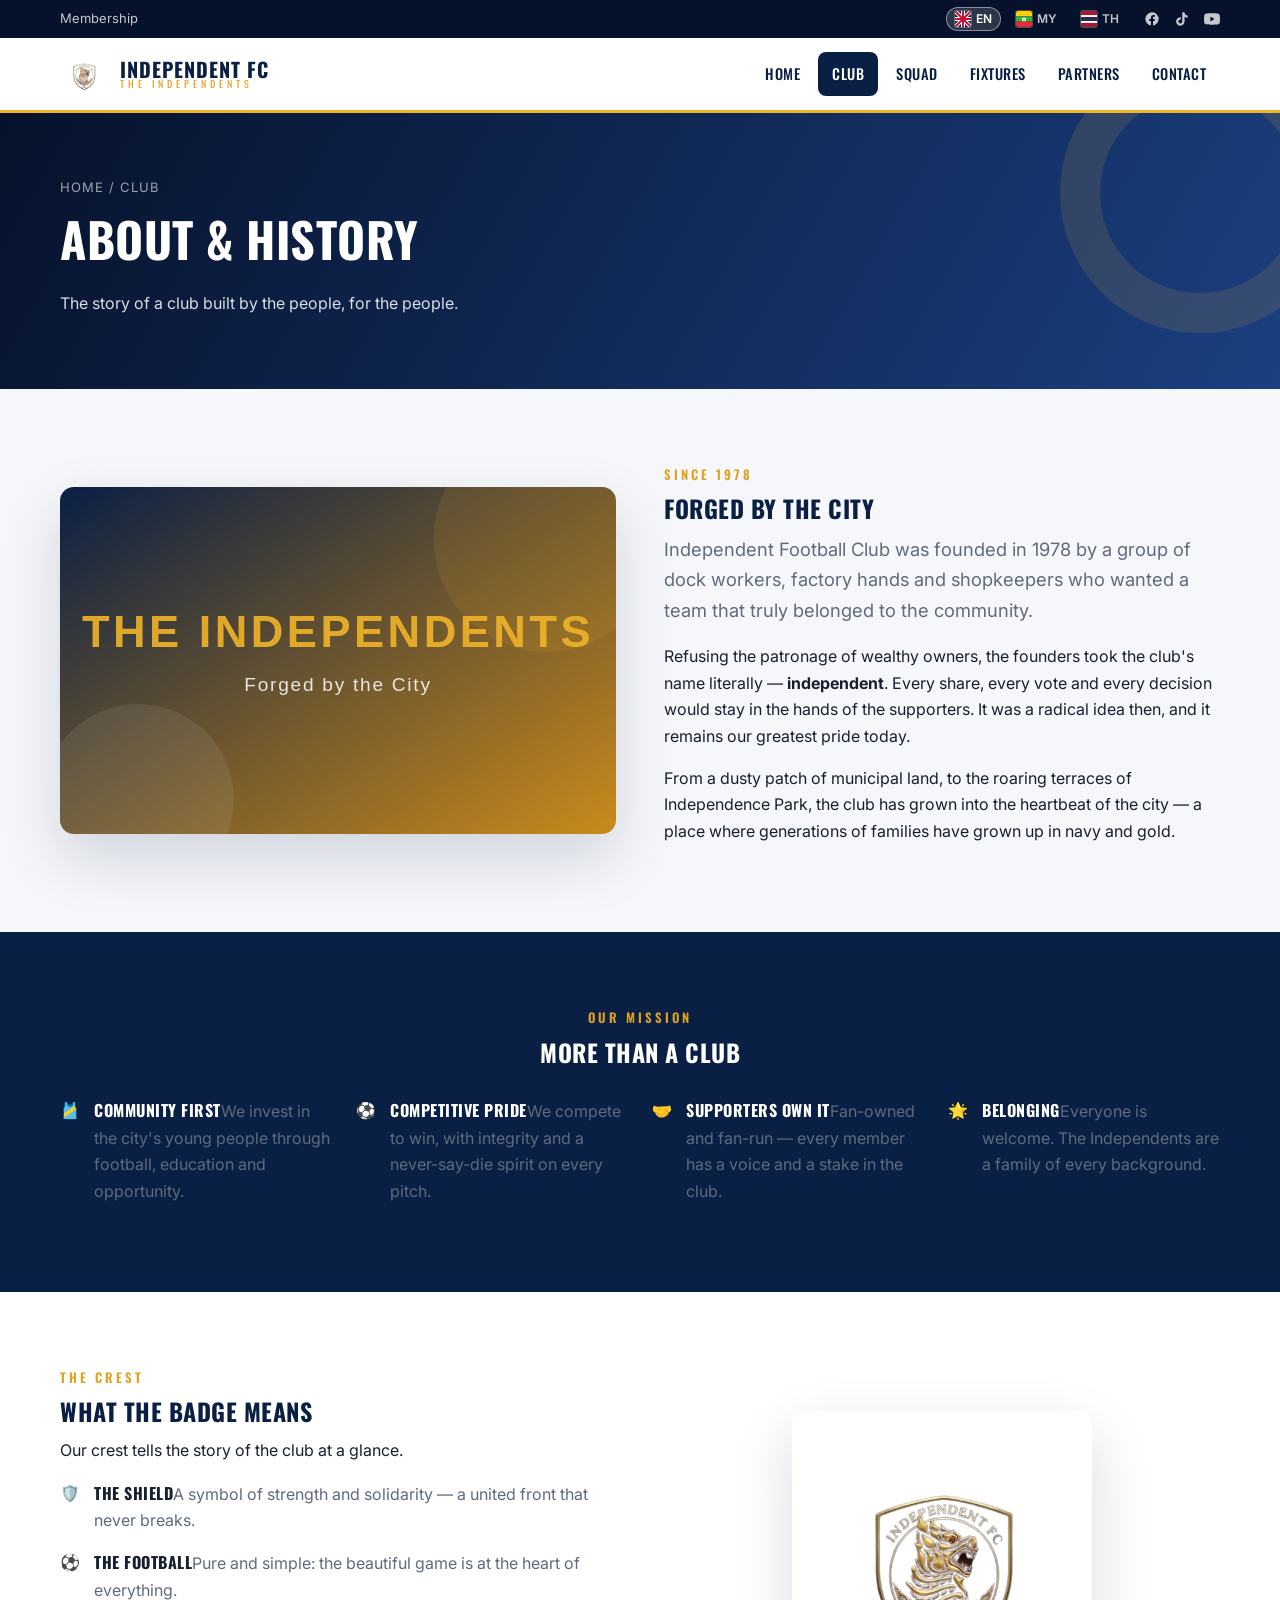
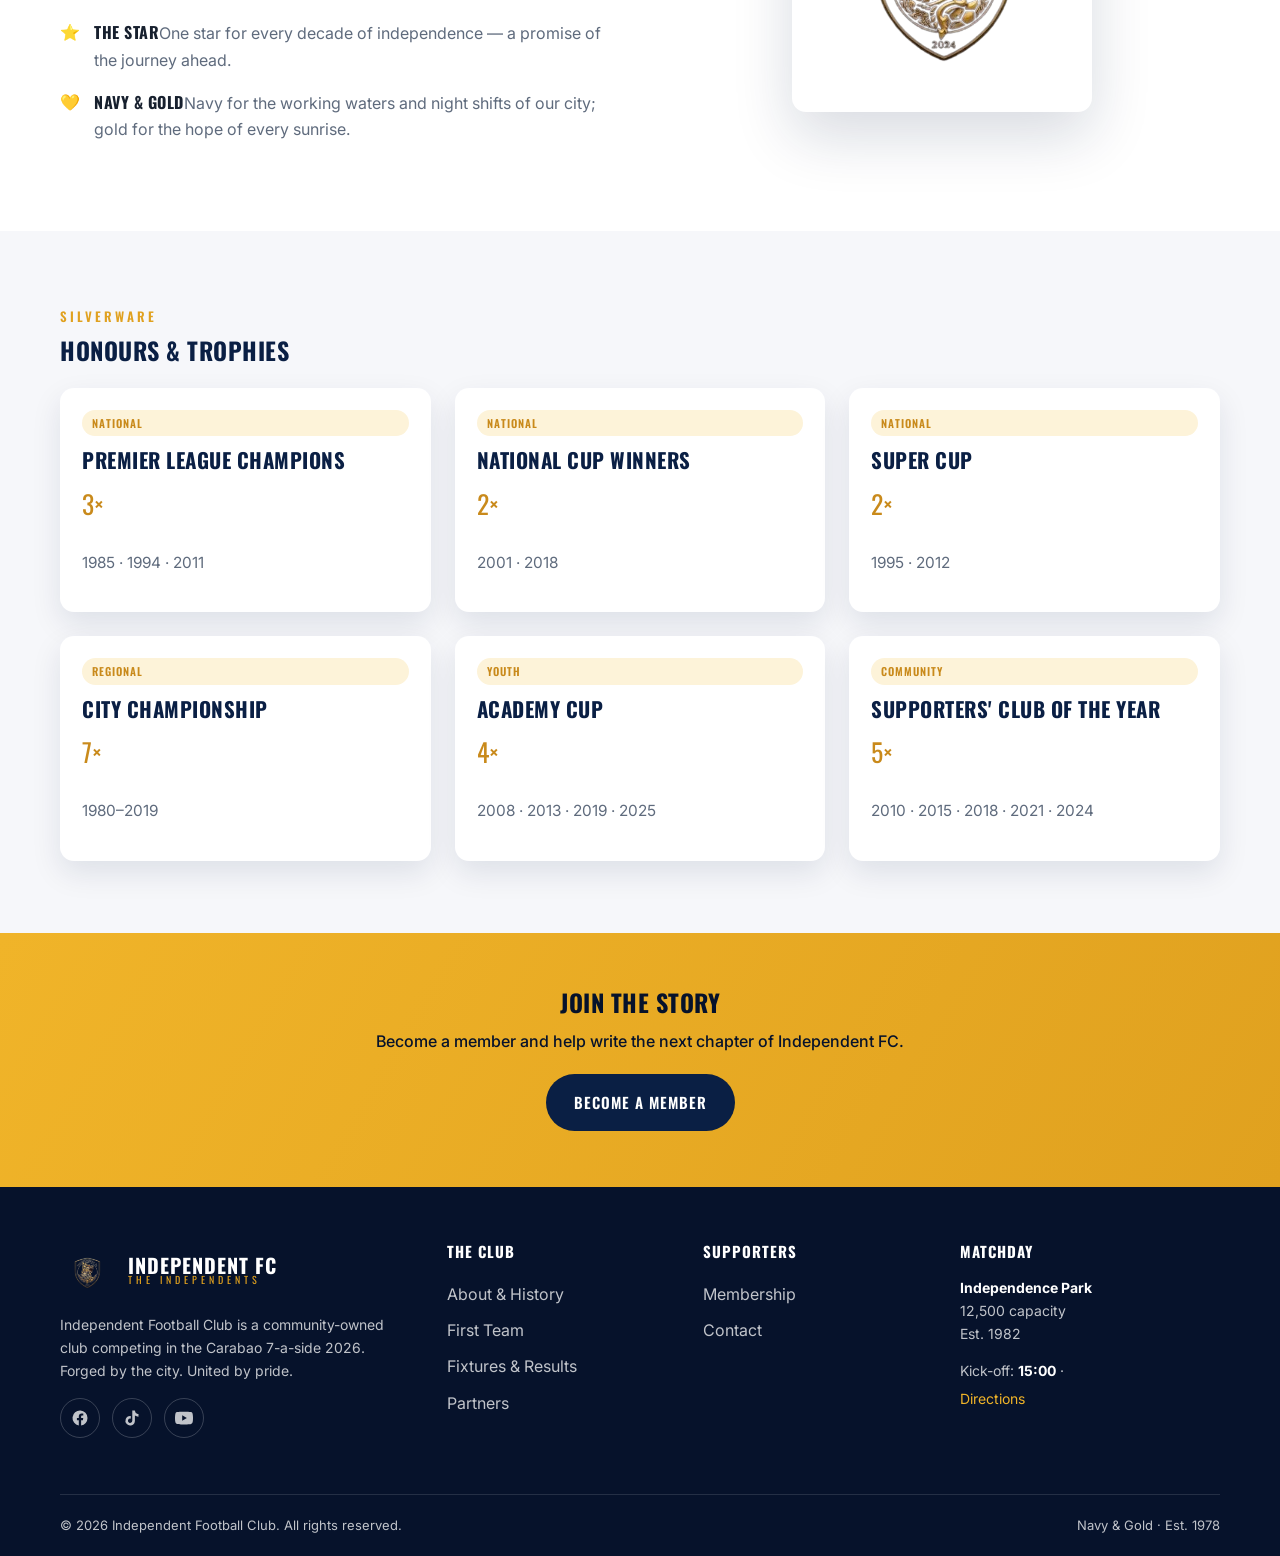
==== about.html @ 66b0af92 "Independent FC static site: 7 pages, Carabao 7-a-side 2026, EN/MY/TH language switcher, squad, fixtu" ====
<!DOCTYPE html>
<html lang="en">
<head>
  <meta charset="UTF-8">
  <meta name="viewport" content="width=device-width, initial-scale=1.0">
  <title>About &amp; History — Independent Football Club</title>
  <meta name="description" content="The story of Independent Football Club — founded 1978, community-owned, and proud of its navy and gold heritage. Learn about our mission, badge and honours.">
  <link rel="icon" href="assets/img/crest.png">
  <link href="https://fonts.googleapis.com/css2?family=Oswald:wght@400;500;600;700&family=Inter:wght@400;500;600;700&display=swap" rel="stylesheet">
  <link rel="stylesheet" href="css/style.css">
</head>
<body>

  <div class="topbar">
    <div class="container">
      <div class="topbar__links"><a href="membership.html" data-i18n="topbar_membership">Membership</a></div>
      <div class="topbar__lang" id="langSwitch"></div>
      <div class="topbar__socials" data-socials></div>
    </div>
  </div>

  <header class="site-header">
    <div class="container">
      <a class="brand" href="index.html">
        <img class="brand__crest" src="assets/img/crest.png" alt="Independent FC crest">
        <div class="brand__name"><strong>Independent FC</strong><span>The Independents</span></div>
      </a>
      <nav class="nav" id="siteNav" aria-label="Main navigation">
        <a href="index.html" data-i18n="nav_home">Home</a>
        <a href="about.html" data-i18n="nav_club">Club</a>
        <a href="team.html" data-i18n="nav_squad">Squad</a>
        <a href="fixtures.html" data-i18n="nav_fixtures">Fixtures</a>
        <a href="sponsors.html" data-i18n="nav_partners">Partners</a>
        <a href="contact.html" data-i18n="nav_contact">Contact</a>
      </nav>
      <button class="nav-toggle" aria-label="Toggle menu" aria-expanded="false"><span></span><span></span><span></span></button>
    </div>
  </header>

  <section class="page-hero">
    <div class="container">
      <div class="breadcrumb"><a href="index.html" data-i18n="bc_home">Home</a> / <span data-i18n="nav_club">Club</span></div>
      <h1 data-i18n="about_hero_title">About &amp; History</h1>
      <p data-i18n="about_hero_p">The story of a club built by the people, for the people.</p>
    </div>
  </section>

  <!-- Founding story -->
  <section class="section">
    <div class="container">
      <div class="split">
        <div class="split__media"><img src="assets/img/about.svg" alt="The Independents"></div>
        <div>
          <span class="eyebrow" data-i18n="e_since1978">Since 1978</span>
          <h2 data-i18n="h_forged">Forged by the City</h2>
          <p class="lead">Independent Football Club was founded in 1978 by a group of dock workers, factory hands and shopkeepers who wanted a team that truly belonged to the community.</p>
          <p>Refusing the patronage of wealthy owners, the founders took the club's name literally — <strong>independent</strong>. Every share, every vote and every decision would stay in the hands of the supporters. It was a radical idea then, and it remains our greatest pride today.</p>
          <p>From a dusty patch of municipal land, to the roaring terraces of Independence Park, the club has grown into the heartbeat of the city — a place where generations of families have grown up in navy and gold.</p>
        </div>
      </div>
    </div>
  </section>

  <!-- Mission / values -->
  <section class="section section--navy">
    <div class="container">
      <div class="text-center">
        <span class="eyebrow" data-i18n="e_mission">Our Mission</span>
        <h2 data-i18n="h_morethan">More Than a Club</h2>
      </div>
      <ul class="feature-list" style="margin-top:32px;display:grid;grid-template-columns:repeat(auto-fit,minmax(260px,1fr));gap:24px;">
        <li><span>🎽</span><div><strong data-i18n="feat_comm_t">Community First</strong><span><span data-i18n="feat_comm_d">We invest in the city's young people through football, education and opportunity.</span></div></li>
        <li><span>⚽</span><div><strong data-i18n="feat_comp_t">Competitive Pride</strong><span><span data-i18n="feat_comp_d">We compete to win, with integrity and a never-say-die spirit on every pitch.</span></div></li>
        <li><span>🤝</span><div><strong data-i18n="feat_owner_t">Supporters Own It</strong><span><span data-i18n="feat_owner_d">Fan-owned and fan-run — every member has a voice and a stake in the club.</span></div></li>
        <li><span>🌟</span><div><strong data-i18n="feat_belong_t">Belonging</strong><span><span data-i18n="feat_belong_d">Everyone is welcome. The Independents are a family of every background.</span></div></li>
      </ul>
    </div>
  </section>

  <!-- Badge meaning -->
  <section class="section section--alt">
    <div class="container">
      <div class="split">
        <div>
          <span class="eyebrow" data-i18n="e_crest">The Crest</span>
          <h2 data-i18n="h_badge">What the Badge Means</h2>
          <p>Our crest tells the story of the club at a glance.</p>
          <ul class="feature-list">
            <li><span>🛡️</span><div><strong data-i18n="feat_shield_t">The Shield</strong><span><span data-i18n="feat_shield_d">A symbol of strength and solidarity — a united front that never breaks.</span></div></li>
            <li><span>⚽</span><div><strong data-i18n="feat_ball_t">The Football</strong><span><span data-i18n="feat_ball_d">Pure and simple: the beautiful game is at the heart of everything.</span></div></li>
            <li><span>⭐</span><div><strong data-i18n="feat_star_t">The Star</strong><span><span data-i18n="feat_star_d">One star for every decade of independence — a promise of the journey ahead.</span></div></li>
            <li><span>💛</span><div><strong data-i18n="feat_colors_t">Navy &amp; Gold</strong><span><span data-i18n="feat_colors_d">Navy for the working waters and night shifts of our city; gold for the hope of every sunrise.</span></div></li>
          </ul>
        </div>
        <div class="split__media" style="text-align:center;">
          <img src="assets/img/crest.png" alt="Independent FC crest" style="width:300px;margin:0 auto;">
        </div>
      </div>
    </div>
  </section>

  <!-- Honours -->
  <section class="section">
    <div class="container">
      <span class="eyebrow">Silverware</span>
      <h2>Honours &amp; Trophies</h2>
      <div class="grid grid--3 mt-2">
        <div class="card"><div class="card__body"><span class="tag">National</span><h3>Premier League Champions</h3><p style="font-family:var(--font-head);font-size:1.6rem;color:var(--gold-700);">3×</p><p>1985 · 1994 · 2011</p></div></div>
        <div class="card"><div class="card__body"><span class="tag">National</span><h3>National Cup Winners</h3><p style="font-family:var(--font-head);font-size:1.6rem;color:var(--gold-700);">2×</p><p>2001 · 2018</p></div></div>
        <div class="card"><div class="card__body"><span class="tag">National</span><h3>Super Cup</h3><p style="font-family:var(--font-head);font-size:1.6rem;color:var(--gold-700);">2×</p><p>1995 · 2012</p></div></div>
        <div class="card"><div class="card__body"><span class="tag">Regional</span><h3>City Championship</h3><p style="font-family:var(--font-head);font-size:1.6rem;color:var(--gold-700);">7×</p><p>1980–2019</p></div></div>
        <div class="card"><div class="card__body"><span class="tag">Youth</span><h3>Academy Cup</h3><p style="font-family:var(--font-head);font-size:1.6rem;color:var(--gold-700);">4×</p><p>2008 · 2013 · 2019 · 2025</p></div></div>
        <div class="card"><div class="card__body"><span class="tag">Community</span><h3>Supporters' Club of the Year</h3><p style="font-family:var(--font-head);font-size:1.6rem;color:var(--gold-700);">5×</p><p>2010 · 2015 · 2018 · 2021 · 2024</p></div></div>
      </div>
    </div>
  </section>

  <!-- CTA -->
  <section class="cta">
    <div class="container">
      <h2>Join the Story</h2>
      <p>Become a member and help write the next chapter of Independent FC.</p>
      <a class="btn btn--navy" href="membership.html">Become a Member</a>
    </div>
  </section>

  <footer class="site-footer">
    <div class="container">
      <div class="site-footer__main">
        <div>
          <div class="footer-brand">
            <img class="brand__crest" src="assets/img/crest.png" alt="Independent FC crest">
            <div class="brand__name"><strong style="color:#fff;">Independent FC</strong><span>The Independents</span></div>
          </div>
          <p>Independent Football Club is a community-owned club competing in the Carabao 7-a-side 2026. Forged by the city. United by pride.</p>
          <div class="site-footer__socials" data-socials></div>
        </div>
        <div>
          <h4 data-i18n="footer_theclub">The Club</h4>
          <a href="about.html" data-i18n="footer_about_history">About &amp; History</a><a href="team.html" data-i18n="footer_first_team">First Team</a><a href="fixtures.html" data-i18n="footer_fixtures_results">Fixtures &amp; Results</a><a href="sponsors.html" data-i18n="nav_partners">Partners</a>
        </div>
        <div>
          <h4 data-i18n="footer_supporters">Supporters</h4>
          <a href="membership.html" data-i18n="topbar_membership">Membership</a><a href="contact.html" data-i18n="nav_contact">Contact</a>
        </div>
        <div>
          <h4 data-i18n="footer_matchday">Matchday</h4>
          <p><strong style="color:#fff;" data-i18n="footer_park">Independence Park</strong><br><span data-i18n="footer_capacity">12,500 capacity</span><br><span data-i18n="footer_est1982">Est. 1982</span></p>
          <p><span data-i18n="footer_kickoff">Kick-off:</span> <strong style="color:#fff;">15:00</strong> · <a href="contact.html" style="color:var(--gold-500);" data-i18n="footer_directions">Directions</a></p>
        </div>
      </div>
      <div class="site-footer__bottom">
        <span data-i18n="footer_rights">© 2026 Independent Football Club. All rights reserved.</span>
        <span>Navy &amp; Gold · Est. 1978</span>
      </div>
    </div>
  </footer>

  <script src="js/data.js"></script>
  <script src="js/i18n.js"></script>
  <script src="js/main.js"></script>
</body>
</html>
---- css/style.css ----
/* ============================================================
   INDEPENDENT FOOTBALL CLUB — Core Stylesheet
   Navy / Gold identity · Athletic, community-driven
   ============================================================ */

:root {
  /* Brand palette */
  --navy-900: #06122b;
  --navy-800: #0a1f44;
  --navy-700: #123069;
  --navy-600: #1b3f80;
  --gold-500: #f0b429;
  --gold-600: #e0a11f;
  --gold-700: #c98a1b;
  --gold-100: #fdf3d9;
  --white: #ffffff;
  --off-white: #f6f7fa;
  --ink: #17202e;
  --muted: #5f6b7d;
  --line: #e4e8ef;
  --danger: #d64545;
  --win: #2e9e63;
  --loss: #d64545;

  /* Typography */
  --font-head: "Oswald", "Arial Narrow", sans-serif;
  --font-body: "Inter", "Segoe UI", system-ui, sans-serif;

  /* Layout */
  --maxw: 1200px;
  --radius: 14px;
  --radius-sm: 8px;
  --shadow: 0 12px 30px rgba(10, 31, 68, 0.10);
  --shadow-lg: 0 24px 60px rgba(10, 31, 68, 0.16);
  --nav-h: 72px;
}

/* ---------- Reset ---------- */
*, *::before, *::after { box-sizing: border-box; }
html { scroll-behavior: smooth; -webkit-text-size-adjust: 100%; }
body {
  margin: 0;
  font-family: var(--font-body);
  color: var(--ink);
  background: var(--off-white);
  line-height: 1.65;
  font-size: 16px;
}
img { max-width: 100%; display: block; }
a { color: inherit; text-decoration: none; }
ul { margin: 0; padding: 0; list-style: none; }
h1, h2, h3, h4 {
  font-family: var(--font-head);
  text-transform: uppercase;
  letter-spacing: 0.5px;
  line-height: 1.12;
  margin: 0 0 0.5em;
  color: var(--navy-800);
}
p { margin: 0 0 1em; }
.container { width: 100%; max-width: var(--maxw); margin: 0 auto; padding: 0 20px; }

/* ---------- Utility ---------- */
.section { padding: 72px 0; }
.section--tight { padding: 48px 0; }
.section--alt { background: var(--white); }
.section--navy { background: var(--navy-800); color: var(--white); }
.section--navy h2, .section--navy h3 { color: var(--white); }
.eyebrow {
  font-family: var(--font-head);
  text-transform: uppercase;
  letter-spacing: 3px;
  font-size: 13px;
  color: var(--gold-600);
  font-weight: 600;
  display: inline-block;
  margin-bottom: 10px;
}
.eyebrow-logo { width: 18px; height: 18px; border-radius: 50%; object-fit: contain; background: #fff; vertical-align: -4px; margin-right: 6px; display: inline-block; }
.lead { font-size: 1.15rem; color: var(--muted); max-width: 70ch; }
.btn {
  display: inline-flex; align-items: center; gap: 8px;
  font-family: var(--font-head);
  text-transform: uppercase; letter-spacing: 1px;
  font-weight: 600; font-size: 15px;
  padding: 14px 26px; border-radius: 999px;
  border: 2px solid transparent; cursor: pointer;
  transition: transform .15s ease, box-shadow .15s ease, background .15s ease;
}
.btn:hover { transform: translateY(-2px); box-shadow: var(--shadow); }
.btn--gold { background: var(--gold-500); color: var(--navy-900); }
.btn--gold:hover { background: var(--gold-600); }
.btn--navy { background: var(--navy-800); color: var(--white); }
.btn--outline { background: transparent; color: var(--navy-800); border-color: var(--navy-800); }
.btn--outline:hover { background: var(--navy-800); color: var(--white); }
.btn--white { background: var(--white); color: var(--navy-800); }
.text-center { text-align: center; }
.mt-2 { margin-top: 1.5rem; }

/* ============================================================
   HEADER
   ============================================================ */
.topbar {
  background: var(--navy-900);
  color: rgba(255,255,255,.85);
  font-size: 13px;
}
.topbar .container {
  display: flex; align-items: center; justify-content: space-between;
  min-height: 38px; gap: 16px; flex-wrap: wrap;
}
.topbar__links { display: flex; gap: 18px; flex-wrap: wrap; }
.topbar a { color: inherit; opacity: .9; }
.topbar a:hover { color: var(--gold-500); opacity: 1; }
.topbar__socials { display: flex; gap: 14px; }
.topbar__socials a { display: inline-flex; }
.topbar__socials svg { width: 16px; height: 16px; }
.topbar__lang { display: flex; align-items: center; gap: 6px; margin-left: auto; }
.lang-btn {
  display: inline-flex; align-items: center; gap: 5px; padding: 3px 8px;
  border: 1px solid transparent; border-radius: 999px; background: transparent;
  color: rgba(255,255,255,.75); font: inherit; font-size: 12px; font-weight: 600;
  line-height: 1; cursor: pointer;
}
.lang-btn svg { width: 16px; height: 16px; border-radius: 2px; box-shadow: 0 0 0 1px rgba(255,255,255,.25); }
.lang-btn:hover { color: #fff; background: rgba(255,255,255,.1); }
.lang-btn.is-active { background: rgba(255,255,255,.15); border-color: rgba(255,255,255,.45); color: #fff; }

.site-header {
  background: var(--white);
  border-bottom: 3px solid var(--gold-500);
  position: sticky; top: 0; z-index: 100;
}
.site-header .container {
  display: flex; align-items: center; justify-content: space-between;
  height: var(--nav-h);
}
.brand { display: flex; align-items: center; gap: 12px; }
.brand__crest { width: 48px; height: 48px; }
.brand__name { font-family: var(--font-head); text-transform: uppercase; line-height: 1; }
.brand__name strong { display: block; font-size: 20px; color: var(--navy-800); letter-spacing: 1px; }
.brand__name span { display: block; font-size: 10px; color: var(--gold-600); letter-spacing: 4px; }

.nav { display: flex; align-items: center; gap: 4px; }
.nav a {
  font-family: var(--font-head); text-transform: uppercase; letter-spacing: .5px;
  font-size: 14.5px; font-weight: 500; color: var(--navy-800);
  padding: 10px 14px; border-radius: 8px; transition: background .15s, color .15s;
}
.nav a:hover { background: var(--gold-100); color: var(--navy-700); }
.nav a.is-active { background: var(--navy-800); color: var(--white); }
.nav__cta { margin-left: 6px; }

.nav-toggle {
  display: none; background: none; border: 0; cursor: pointer;
  width: 44px; height: 44px; flex-direction: column; gap: 5px; justify-content: center;
  align-items: center;
}
.nav-toggle span { display: block; width: 24px; height: 3px; background: var(--navy-800); border-radius: 2px; transition: transform .25s, opacity .25s; }
.nav-toggle.is-open span:nth-child(1) { transform: translateY(8px) rotate(45deg); }
.nav-toggle.is-open span:nth-child(2) { opacity: 0; }
.nav-toggle.is-open span:nth-child(3) { transform: translateY(-8px) rotate(-45deg); }

/* ============================================================
   HERO
   ============================================================ */
.hero {
  position: relative;
  color: var(--white);
  background:
    linear-gradient(115deg, rgba(6,18,43,.92) 0%, rgba(10,31,68,.72) 55%, rgba(10,31,68,.35) 100%),
    var(--hero-img, linear-gradient(135deg, var(--navy-800), var(--navy-600)));
  background-size: cover; background-position: center;
  padding: 96px 0;
}
.hero__inner { max-width: 680px; }
.hero .eyebrow { color: var(--gold-500); }
.hero h1 { font-size: clamp(2.4rem, 6vw, 4.2rem); color: var(--white); text-transform: uppercase; margin-bottom: 16px; }
.hero h1 span { color: var(--gold-500); }
.hero p.lead { color: rgba(255,255,255,.88); }
.hero__actions { display: flex; gap: 14px; margin-top: 24px; flex-wrap: wrap; }

/* Match strip on hero */
.hero__strip {
  display: grid; grid-template-columns: repeat(auto-fit, minmax(240px, 1fr));
  gap: 20px; margin-top: 48px;
}
.hmatch {
  background: rgba(255,255,255,.08);
  backdrop-filter: blur(6px);
  border: 1px solid rgba(255,255,255,.14);
  border-radius: var(--radius);
  padding: 20px;
}
.hmatch__label { font-family: var(--font-head); text-transform: uppercase; letter-spacing: 2px; font-size: 11px; color: var(--gold-500); }
.hmatch__score { display: flex; align-items: center; justify-content: space-between; margin: 14px 0 8px; font-family: var(--font-head); }
.hmatch__team { font-size: 15px; text-transform: uppercase; letter-spacing: 1px; }
.hmatch__num { font-size: 32px; color: var(--white); }
.hmatch__meta { font-size: 13px; color: rgba(255,255,255,.75); }
.hmatch__meta strong { color: var(--gold-500); }

/* ============================================================
   CARDS / GRIDS
   ============================================================ */
.grid { display: grid; gap: 24px; }
.grid--2 { grid-template-columns: repeat(2, 1fr); }
.grid--3 { grid-template-columns: repeat(3, 1fr); }
.grid--4 { grid-template-columns: repeat(4, 1fr); }

.card {
  background: var(--white); border-radius: var(--radius);
  box-shadow: var(--shadow); overflow: hidden;
  display: flex; flex-direction: column;
  transition: transform .18s ease, box-shadow .18s ease;
}
.card:hover { transform: translateY(-4px); box-shadow: var(--shadow-lg); }
.card__media { aspect-ratio: 16/10; background: var(--navy-100, #eef1f6); }
.card__media img { width: 100%; height: 100%; object-fit: cover; }
.card__body { padding: 22px; display: flex; flex-direction: column; flex: 1; }
.card__body h3 { font-size: 1.3rem; }
.card__body p { color: var(--muted); font-size: .96rem; }
.card__link { margin-top: auto; color: var(--gold-700); font-family: var(--font-head); text-transform: uppercase; letter-spacing: 1px; font-size: 14px; display: inline-flex; gap: 6px; align-items: center; }
.card__link:hover { color: var(--navy-800); }
.tag {
  display: inline-block; font-family: var(--font-head); text-transform: uppercase;
  letter-spacing: 1px; font-size: 11px; padding: 4px 10px; border-radius: 999px;
  background: var(--gold-100); color: var(--gold-700); margin-bottom: 12px; font-weight: 600;
}

/* ============================================================
   TABLE
   ============================================================ */
.table-wrap { overflow-x: auto; border-radius: var(--radius); box-shadow: var(--shadow); background: var(--white); }
table { width: 100%; border-collapse: collapse; min-width: 520px; }
th, td { padding: 14px 18px; text-align: left; }
thead th {
  font-family: var(--font-head); text-transform: uppercase; letter-spacing: 1px;
  font-size: 12px; background: var(--navy-800); color: var(--white);
}
tbody tr { border-bottom: 1px solid var(--line); }
tbody tr:nth-child(even) { background: var(--off-white); }
tbody tr:hover { background: var(--gold-100); }
td { font-size: 15px; }
.result { font-weight: 700; }
.result--win { color: var(--win); }
.result--loss { color: var(--loss); }
.result--draw { color: var(--muted); }
.pos { font-family: var(--font-head); font-weight: 600; }
.badge-live { background: var(--danger); color: #fff; font-size: 10px; padding: 2px 8px; border-radius: 999px; letter-spacing: 1px; }

/* ============================================================
   STATS
   ============================================================ */
.stat {
  text-align: center; background: var(--navy-800); color: var(--white);
  border-radius: var(--radius); padding: 28px 20px;
}
.stat__num { font-family: var(--font-head); font-size: 2.6rem; color: var(--gold-500); line-height: 1; }
.stat__label { text-transform: uppercase; letter-spacing: 2px; font-size: 12px; color: rgba(255,255,255,.8); margin-top: 8px; }
.stat-row { display: grid; grid-template-columns: repeat(auto-fit, minmax(160px, 1fr)); gap: 20px; }

/* ============================================================
   PLAYER CARDS
   ============================================================ */
.player { text-align: center; }
.player__photo {
  aspect-ratio: 4/5; border-radius: var(--radius); overflow: hidden;
  background: linear-gradient(160deg, var(--navy-700), var(--navy-900)); position: relative;
}
.player__photo img { width: 100%; height: 100%; object-fit: cover; }
.player__number {
  position: absolute; top: 10px; right: 12px;
  font-family: var(--font-head); font-size: 44px; color: rgba(255,255,255,.22); line-height: 1;
}
.player__name { font-family: var(--font-head); text-transform: uppercase; font-size: 1.15rem; margin-top: 14px; color: var(--navy-800); }
.player__pos { color: var(--gold-700); font-size: 13px; text-transform: uppercase; letter-spacing: 1px; }
.player__stats { display: flex; justify-content: center; gap: 20px; margin-top: 10px; font-size: 13px; color: var(--muted); }
.player__stats b { display: block; color: var(--navy-800); font-size: 15px; }

/* ============================================================
   SPLIT / FEATURES
   ============================================================ */
.split { display: grid; grid-template-columns: 1fr 1fr; gap: 48px; align-items: center; }
.split__media img { border-radius: var(--radius); box-shadow: var(--shadow-lg); }
.feature-list li { display: flex; gap: 14px; margin-bottom: 16px; align-items: flex-start; }
.feature-list svg { width: 26px; height: 26px; color: var(--gold-600); flex-shrink: 0; margin-top: 2px; }
.feature-list strong { font-family: var(--font-head); text-transform: uppercase; letter-spacing: .5px; }
.feature-list span { color: var(--muted); }

/* ============================================================
   CTA BANNER
   ============================================================ */
.cta {
  background: linear-gradient(120deg, var(--gold-500), var(--gold-600));
  color: var(--navy-900); text-align: center; padding: 56px 24px;
}
.cta h2 { color: var(--navy-900); }
.cta p { max-width: 60ch; margin: 0 auto 20px; font-weight: 500; }

/* ============================================================
   NEWSLETTER
   ============================================================ */
.newsletter { background: var(--navy-800); color: var(--white); }
.newsletter h2 { color: var(--white); }
.newsletter__form { display: flex; gap: 12px; flex-wrap: wrap; margin-top: 20px; max-width: 560px; }
.newsletter__form input {
  flex: 1; min-width: 240px; padding: 14px 16px; border-radius: 999px; border: 2px solid transparent;
  font-family: var(--font-body); font-size: 15px;
}
.newsletter__form input:focus { outline: none; border-color: var(--gold-500); }
.form-note { font-size: 13px; color: rgba(255,255,255,.7); margin-top: 12px; }
.newsletter__form .btn--gold { padding: 14px 22px; }

/* ============================================================
   FORMS
   ============================================================ */
.field { margin-bottom: 18px; }
.field label { display: block; font-family: var(--font-head); text-transform: uppercase; letter-spacing: 1px; font-size: 13px; margin-bottom: 6px; color: var(--navy-800); }
.field input, .field select, .field textarea {
  width: 100%; padding: 13px 15px; border: 2px solid var(--line); border-radius: var(--radius-sm);
  font-family: var(--font-body); font-size: 15px; background: var(--white); color: var(--ink);
}
.field input:focus, .field select:focus, .field textarea:focus { outline: none; border-color: var(--gold-500); }
.field textarea { min-height: 130px; resize: vertical; }
.form-success { background: var(--win); color: #fff; padding: 16px; border-radius: var(--radius-sm); display: none; }
.form-success.is-visible { display: block; }

/* ============================================================
   PRICING / MEMBERSHIP
   ============================================================ */
.price-card { text-align: center; }
.price-card.is-featured { border: 3px solid var(--gold-500); position: relative; }
.price-card.is-featured::before {
  content: "MOST POPULAR"; position: absolute; top: -14px; left: 50%; transform: translateX(-50%);
  background: var(--gold-500); color: var(--navy-900); font-family: var(--font-head);
  text-transform: uppercase; letter-spacing: 1px; font-size: 12px; padding: 5px 16px; border-radius: 999px; font-weight: 600;
}
.price { font-family: var(--font-head); font-size: 3rem; color: var(--navy-800); margin: 8px 0 4px; }
.price span { font-size: 1rem; color: var(--muted); font-family: var(--font-body); }
.price-card ul { margin: 18px 0 24px; text-align: left; }
.price-card ul li { padding: 9px 0; border-bottom: 1px dashed var(--line); color: var(--muted); display: flex; gap: 10px; align-items: center; }
.price-card ul li svg { color: var(--gold-600); width: 18px; height: 18px; flex-shrink: 0; }

/* ============================================================
   LOGO WALL / SPONSORS
   ============================================================ */
.logo-wall { display: grid; grid-template-columns: repeat(auto-fill, minmax(180px, 1fr)); gap: 20px; }
.logo-tile {
  background: var(--white); border: 1px solid var(--line); border-radius: var(--radius);
  display: flex; align-items: center; justify-content: center; min-height: 120px;
  font-family: var(--font-head); text-transform: uppercase; letter-spacing: 1px;
  color: var(--muted); font-size: 18px; transition: all .18s;
}
.logo-tile:hover { border-color: var(--gold-500); color: var(--navy-800); box-shadow: var(--shadow); }

/* ============================================================
   FOOTER
   ============================================================ */
.site-footer { background: var(--navy-900); color: rgba(255,255,255,.75); }
.site-footer__main { display: grid; grid-template-columns: 1.6fr 1fr 1fr 1.2fr; gap: 40px; padding: 56px 0; }
.site-footer h4 { color: var(--white); font-size: 15px; letter-spacing: 1px; margin-bottom: 16px; }
.site-footer a { color: inherit; display: block; padding: 5px 0; }
.site-footer a:hover { color: var(--gold-500); }
.site-footer p { font-size: 14px; }
.footer-brand { display: flex; gap: 14px; align-items: center; margin-bottom: 16px; }
.footer-brand .brand__crest { width: 54px; height: 54px; }
.site-footer__socials { display: flex; gap: 12px; margin-top: 16px; }
.site-footer__socials a {
  width: 40px; height: 40px; border: 1px solid rgba(255,255,255,.2); border-radius: 50%;
  display: inline-flex; align-items: center; justify-content: center; padding: 0;
}
.site-footer__socials a:hover { background: var(--gold-500); color: var(--navy-900); border-color: var(--gold-500); }
.site-footer__socials svg { width: 18px; height: 18px; }
.site-footer__bottom {
  border-top: 1px solid rgba(255,255,255,.12); padding: 20px 0; font-size: 13px;
  display: flex; justify-content: space-between; flex-wrap: wrap; gap: 10px;
}

/* ============================================================
   PAGE HERO (interior)
   ============================================================ */
.page-hero {
  background: linear-gradient(120deg, var(--navy-900), var(--navy-600));
  color: var(--white); padding: 64px 0 56px; position: relative; overflow: hidden;
}
.page-hero::after {
  content: ""; position: absolute; right: -60px; top: -60px; width: 280px; height: 280px;
  border-radius: 50%; border: 40px solid rgba(240,180,41,.12);
}
.page-hero h1 { color: var(--white); font-size: clamp(2rem, 5vw, 3rem); }
.page-hero p { color: rgba(255,255,255,.85); max-width: 70ch; }
.breadcrumb { font-size: 13px; color: rgba(255,255,255,.6); margin-bottom: 14px; text-transform: uppercase; letter-spacing: 1px; }
.breadcrumb a:hover { color: var(--gold-500); }

/* Competition branding */
.comp-badge {
  display: inline-flex; align-items: center; gap: 12px;
  background: rgba(255,255,255,.1); border: 1px solid rgba(255,255,255,.28);
  padding: 8px 18px 8px 8px; border-radius: 999px; margin-top: 20px;
}
.comp-badge img { width: 34px; height: 34px; border-radius: 50%; object-fit: contain; background: #fff; padding: 2px; }
.comp-badge span { font-family: var(--font-head); text-transform: uppercase; letter-spacing: 2px; font-size: 14px; color: var(--gold-500); }
.comp-title { display: flex; align-items: center; gap: 14px; flex-wrap: wrap; }
.comp-title img { width: 46px; height: 46px; border-radius: 12px; object-fit: contain; background: #fff; padding: 5px; box-shadow: var(--shadow); }
.comp-title h2 { margin: 0; }

/* Partner card */
.partner-card {
  display: flex; gap: 26px; align-items: center; flex-wrap: wrap;
  background: #fff; border: 1px solid var(--border); border-radius: 16px;
  padding: 24px; box-shadow: var(--shadow);
}
.partner-card__logo {
  flex: 0 0 140px; width: 140px; height: 140px; border-radius: 12px;
  background: #f4f6f9; border: 1px solid var(--border);
  display: flex; align-items: center; justify-content: center;
  overflow: hidden;
}
.partner-card__logo img { width: 100%; height: 100%; object-fit: cover; }
.partner-card__body { flex: 1 1 320px; }
.partner-card__body h3 { margin: 4px 0 8px; }
.partner-card__body p { margin-bottom: 10px; }

/* Club crests in tables & match strips */
.team-c { display: inline-flex; align-items: center; gap: 8px; white-space: nowrap; }
.mini-crest { width: 26px; height: 26px; border-radius: 50%; object-fit: contain; background: #fff; padding: 2px; border: 1px solid var(--border); }
.team-cell { display: flex; align-items: center; gap: 14px; flex-wrap: wrap; }
.vs { color: var(--muted); font-weight: 700; font-size: 11px; text-transform: uppercase; }
.hmatch__crest { display: flex; flex-direction: column; align-items: center; gap: 4px; }
.hmatch__crest img { width: 30px; height: 30px; border-radius: 50%; object-fit: contain; background: #fff; padding: 2px; border: 1px solid rgba(255,255,255,.35); }
.hmatch__crest b { font-family: var(--font-head); text-transform: uppercase; letter-spacing: 1px; font-size: 12px; color: #fff; max-width: 92px; text-align: center; line-height: 1.15; }

/* ============================================================
   ARTICLES / NEWS
   ============================================================ */
.article-list { display: grid; gap: 28px; }
.article {
  display: grid; grid-template-columns: 280px 1fr; gap: 24px;
  background: var(--white); border-radius: var(--radius); overflow: hidden; box-shadow: var(--shadow);
}
.article__media { background: var(--navy-100, #eef1f6); min-height: 180px; }
.article__media img { width: 100%; height: 100%; object-fit: cover; }
.article__body { padding: 24px 24px 24px 0; }
.article__body h3 { font-size: 1.5rem; }
.article__body p { color: var(--muted); }
.article__meta { font-size: 13px; color: var(--gold-700); text-transform: uppercase; letter-spacing: 1px; margin-bottom: 10px; }

/* ============================================================
   COUNTDOWN
   ============================================================ */
.countdown { display: flex; gap: 16px; flex-wrap: wrap; }
.countdown__unit {
  background: var(--white); border-radius: var(--radius-sm); padding: 16px 20px; text-align: center;
  min-width: 80px; box-shadow: var(--shadow);
}
.countdown__unit b { font-family: var(--font-head); font-size: 2.2rem; color: var(--navy-800); display: block; line-height: 1; }
.countdown__unit span { font-size: 12px; text-transform: uppercase; letter-spacing: 1px; color: var(--muted); }

/* ============================================================
   CONTACT / MAP
   ============================================================ */
.map-embed { border-radius: var(--radius); overflow: hidden; box-shadow: var(--shadow); border: 0; width: 100%; min-height: 400px; }
.contact-grid { display: grid; grid-template-columns: 1fr 1.2fr; gap: 40px; }

/* ============================================================
   RESPONSIVE
   ============================================================ */
@media (max-width: 1000px) {
  .grid--4 { grid-template-columns: repeat(2, 1fr); }
  .grid--3 { grid-template-columns: repeat(2, 1fr); }
  .site-footer__main { grid-template-columns: 1fr 1fr; }
}

@media (max-width: 860px) {
  .nav {
    position: fixed; inset: var(--nav-h) 0 auto 0;
    background: var(--white); flex-direction: column; align-items: stretch;
    padding: 16px; gap: 6px; box-shadow: var(--shadow-lg);
    transform: translateY(-140%); transition: transform .25s ease; z-index: 90;
    border-bottom: 3px solid var(--gold-500);
  }
  .nav.is-open { transform: translateY(0); }
  .nav a { padding: 12px 14px; }
  .nav__cta { margin: 8px 0 0; }
  .nav-toggle { display: flex; }
  .split, .contact-grid { grid-template-columns: 1fr; }
  .article { grid-template-columns: 1fr; }
  .article__media { min-height: 220px; }
  .article__body { padding: 20px; }
}

@media (max-width: 640px) {
  .grid--2, .grid--3, .grid--4 { grid-template-columns: 1fr; }
  .section { padding: 52px 0; }
  .hero { padding: 64px 0; }
  .topbar__links { display: none; }
  .topbar .container { justify-content: center; }
}

/* Reduced motion */
@media (prefers-reduced-motion: reduce) {
  * { animation: none !important; transition: none !important; }
  html { scroll-behavior: auto; }
}
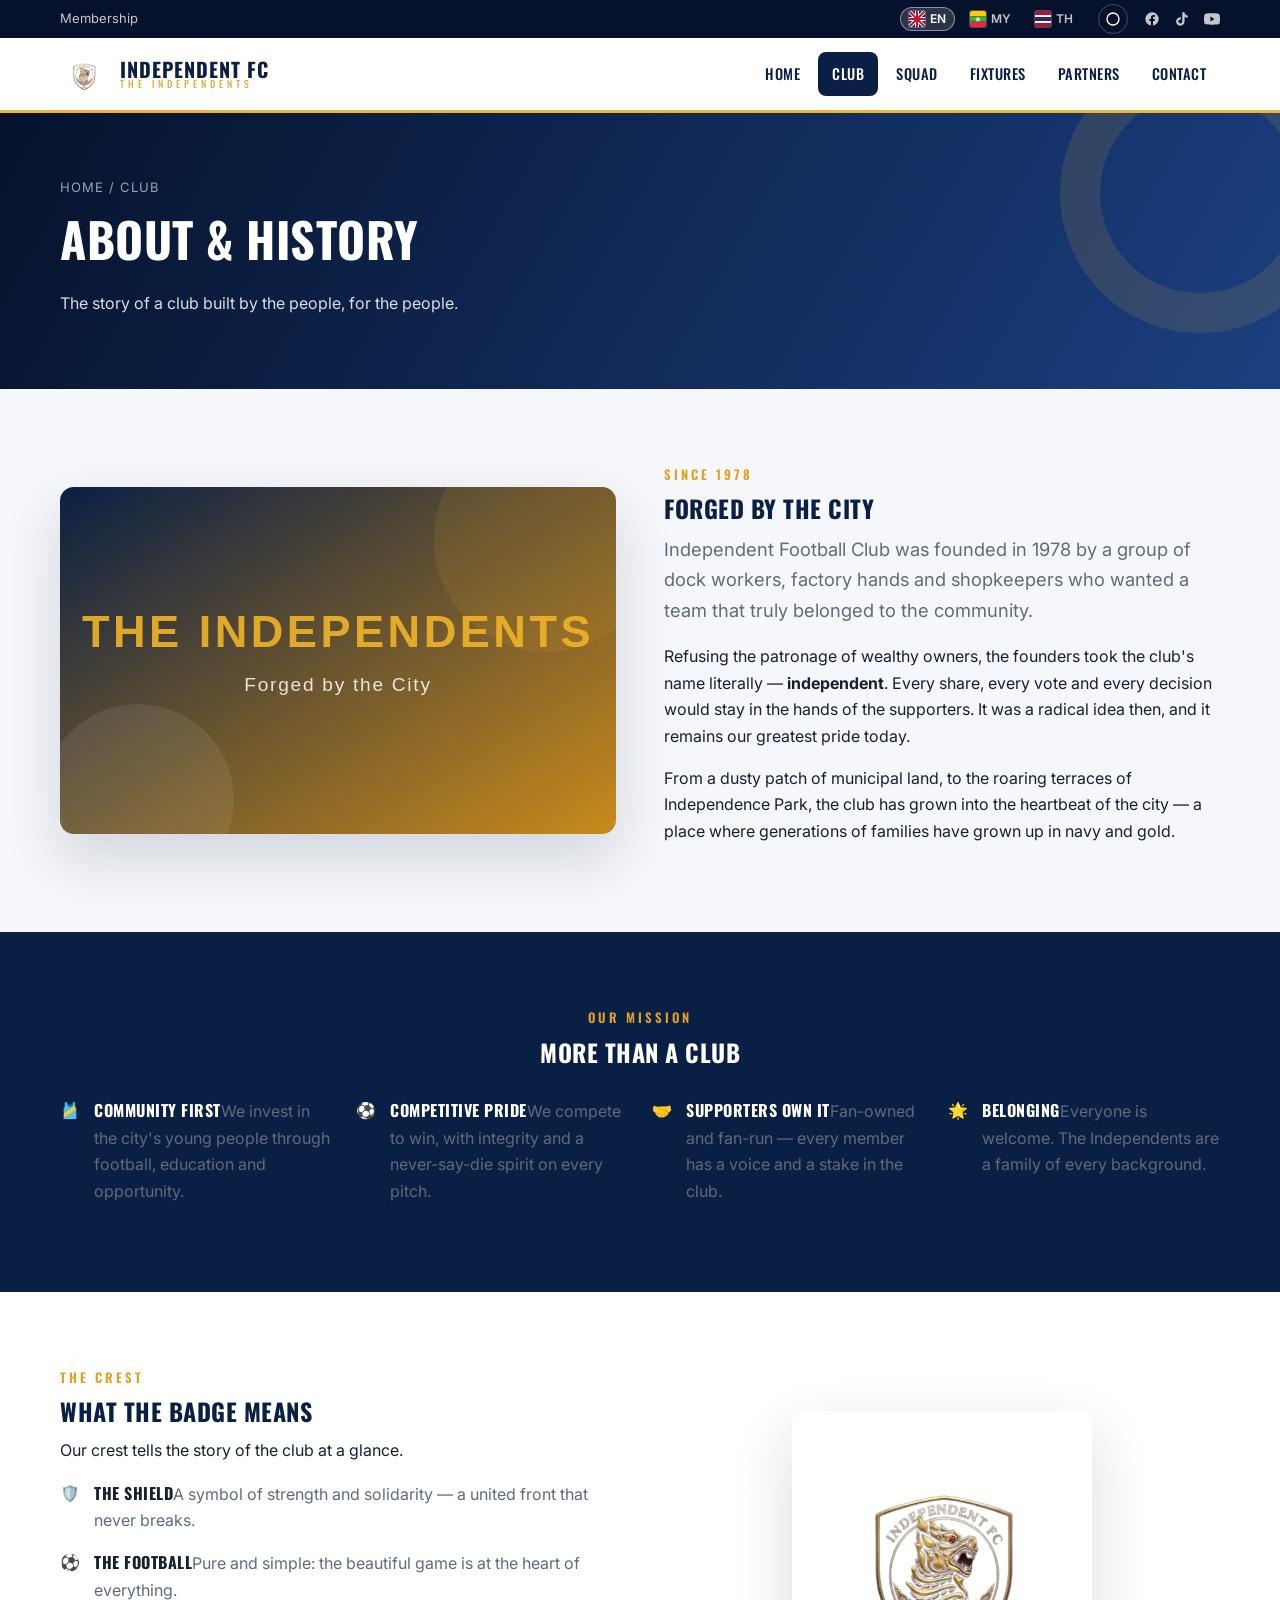
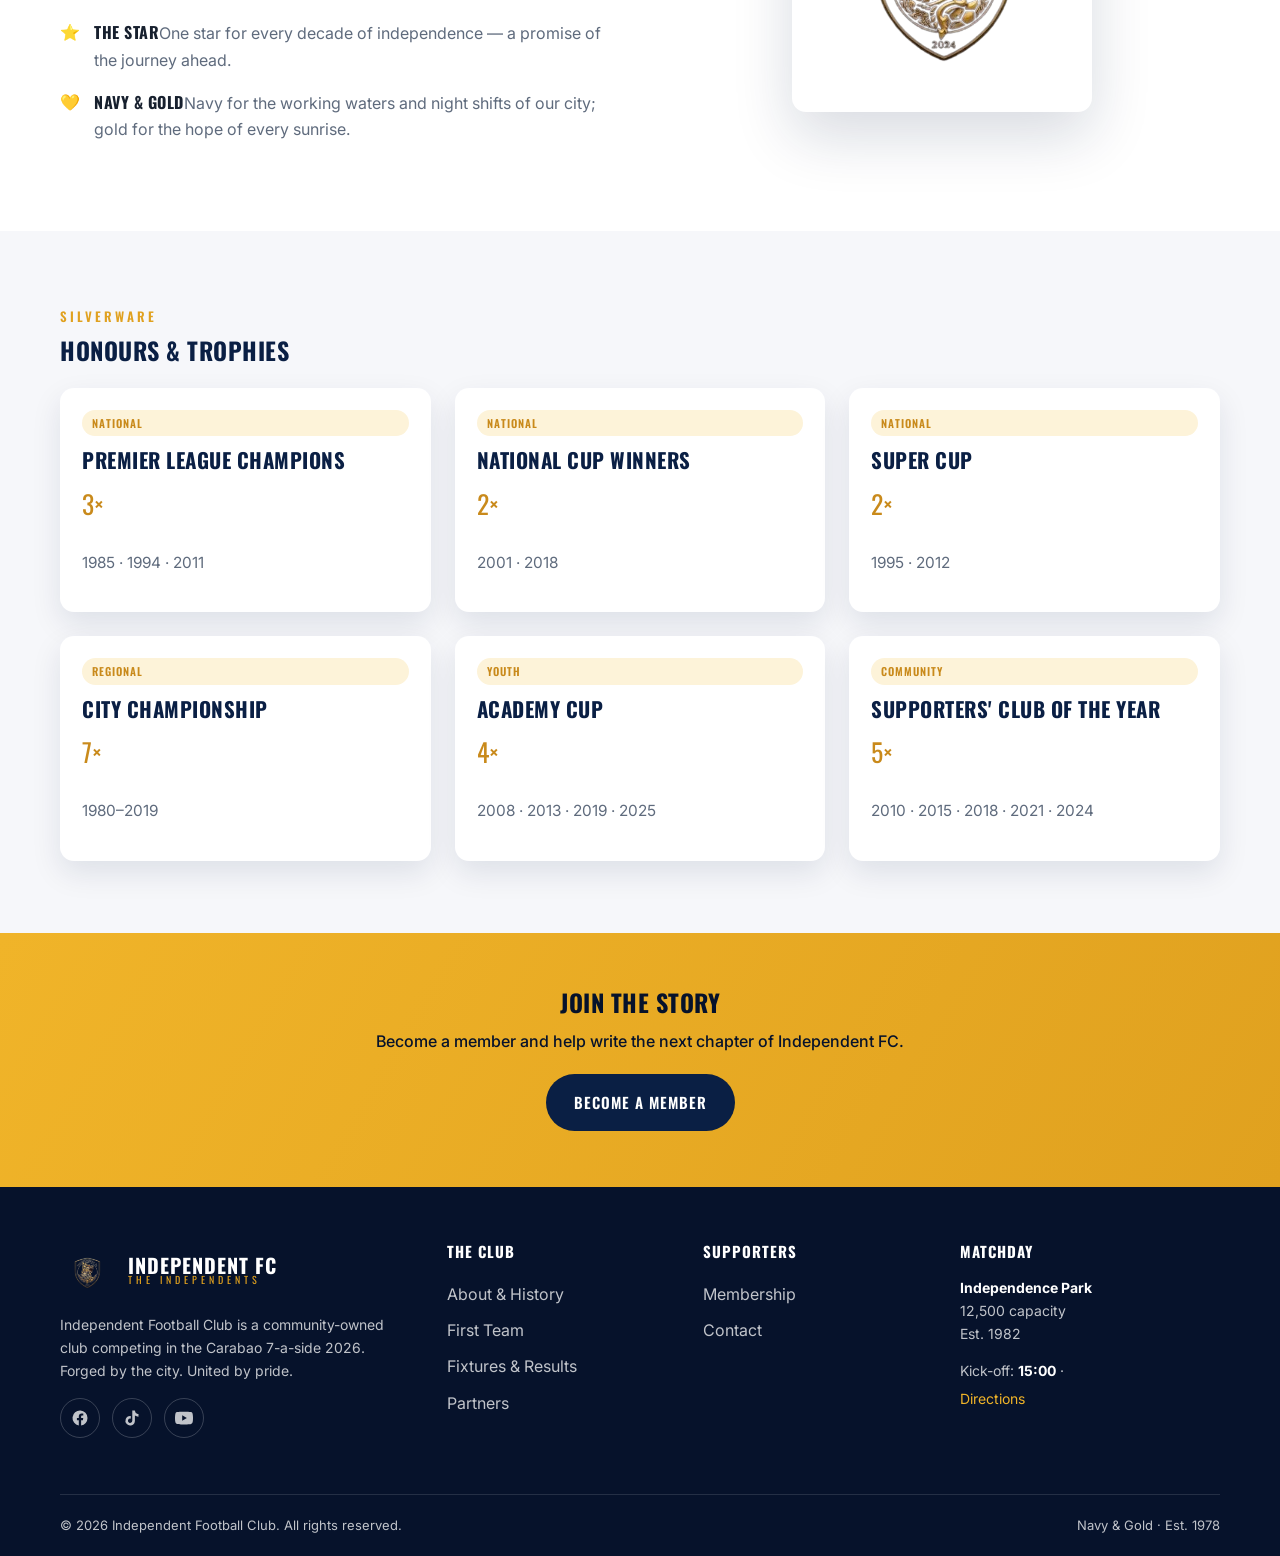
==== commit 9b682e14: "Update Facebook social link" ====
--- a/about.html
+++ b/about.html
@@ -15,6 +15,7 @@
     <div class="container">
       <div class="topbar__links"><a href="membership.html" data-i18n="topbar_membership">Membership</a></div>
       <div class="topbar__lang" id="langSwitch"></div>
+      <button class="theme-toggle" id="themeToggle" aria-label="Toggle theme"><svg viewBox="0 0 24 24" fill="none" stroke="currentColor" stroke-width="2"><path d="M12 3a9 9 0 1 0 0 18 9 9 0 0 0 0-18z"/></svg></button>
       <div class="topbar__socials" data-socials></div>
     </div>
   </div>
--- a/css/style.css
+++ b/css/style.css
@@ -4,7 +4,14 @@
    ============================================================ */
 
 :root {
-  /* Brand palette */
+  /* Semantic Colors (Theme-aware) */
+  --bg-page: #f6f7fa;
+  --bg-card: #ffffff;
+  --text-main: #17202e;
+  --text-heading: #0a1f44;
+  --text-muted: #5f6b7d;
+
+  /* Brand palette (kept as base) */
   --navy-900: #06122b;
   --navy-800: #0a1f44;
   --navy-700: #123069;
@@ -35,14 +42,22 @@
   --nav-h: 72px;
 }
 
+[data-theme="dark"] {
+  --bg-page: #06122b;
+  --bg-card: #0a1f44;
+  --text-main: #f6f7fa;
+  --text-heading: #ffffff;
+  --text-muted: #a0acbf;
+}
+
 /* ---------- Reset ---------- */
 *, *::before, *::after { box-sizing: border-box; }
 html { scroll-behavior: smooth; -webkit-text-size-adjust: 100%; }
 body {
   margin: 0;
   font-family: var(--font-body);
-  color: var(--ink);
-  background: var(--off-white);
+  color: var(--text-main);
+  background: var(--bg-page);
   line-height: 1.65;
   font-size: 16px;
 }
@@ -55,7 +70,7 @@
   letter-spacing: 0.5px;
   line-height: 1.12;
   margin: 0 0 0.5em;
-  color: var(--navy-800);
+  color: var(--text-heading);
 }
 p { margin: 0 0 1em; }
 .container { width: 100%; max-width: var(--maxw); margin: 0 auto; padding: 0 20px; }
@@ -63,7 +78,7 @@
 /* ---------- Utility ---------- */
 .section { padding: 72px 0; }
 .section--tight { padding: 48px 0; }
-.section--alt { background: var(--white); }
+.section--alt { background: var(--bg-card); }
 .section--navy { background: var(--navy-800); color: var(--white); }
 .section--navy h2, .section--navy h3 { color: var(--white); }
 .eyebrow {
@@ -77,7 +92,7 @@
   margin-bottom: 10px;
 }
 .eyebrow-logo { width: 18px; height: 18px; border-radius: 50%; object-fit: contain; background: #fff; vertical-align: -4px; margin-right: 6px; display: inline-block; }
-.lead { font-size: 1.15rem; color: var(--muted); max-width: 70ch; }
+.lead { font-size: 1.15rem; color: var(--text-muted); max-width: 70ch; }
 .btn {
   display: inline-flex; align-items: center; gap: 8px;
   font-family: var(--font-head);
@@ -95,7 +110,7 @@
 .btn--outline:hover { background: var(--navy-800); color: var(--white); }
 .btn--white { background: var(--white); color: var(--navy-800); }
 .text-center { text-align: center; }
-.mt-2 { margin-top: 1.5rem; }
+.mt-2 { margin-top: 1.5rem; color: var(--text-muted); }
 
 /* ============================================================
    HEADER
@@ -126,6 +141,15 @@
 .lang-btn:hover { color: #fff; background: rgba(255,255,255,.1); }
 .lang-btn.is-active { background: rgba(255,255,255,.15); border-color: rgba(255,255,255,.45); color: #fff; }
 
+.theme-toggle {
+  display: inline-flex; align-items: center; justify-content: center;
+  width: 30px; height: 30px; border-radius: 50%;
+  border: 1px solid rgba(255,255,255,.25); background: transparent;
+  color: #fff; cursor: pointer; padding: 0;
+}
+.theme-toggle svg { width: 16px; height: 16px; }
+.theme-toggle:hover { background: rgba(255,255,255,.1); }
+
 .site-header {
   background: var(--white);
   border-bottom: 3px solid var(--gold-500);
@@ -208,7 +232,7 @@
 .grid--4 { grid-template-columns: repeat(4, 1fr); }
 
 .card {
-  background: var(--white); border-radius: var(--radius);
+  background: var(--bg-card); border-radius: var(--radius);
   box-shadow: var(--shadow); overflow: hidden;
   display: flex; flex-direction: column;
   transition: transform .18s ease, box-shadow .18s ease;
@@ -230,7 +254,7 @@
 /* ============================================================
    TABLE
    ============================================================ */
-.table-wrap { overflow-x: auto; border-radius: var(--radius); box-shadow: var(--shadow); background: var(--white); }
+.table-wrap { overflow-x: auto; border-radius: var(--radius); box-shadow: var(--shadow); background: var(--bg-card); }
 table { width: 100%; border-collapse: collapse; min-width: 520px; }
 th, td { padding: 14px 18px; text-align: left; }
 thead th {
@@ -244,7 +268,7 @@
 .result { font-weight: 700; }
 .result--win { color: var(--win); }
 .result--loss { color: var(--loss); }
-.result--draw { color: var(--muted); }
+.result--draw { color: var(--text-muted); }
 .pos { font-family: var(--font-head); font-weight: 600; }
 .badge-live { background: var(--danger); color: #fff; font-size: 10px; padding: 2px 8px; border-radius: 999px; letter-spacing: 1px; }
 
@@ -272,10 +296,10 @@
   position: absolute; top: 10px; right: 12px;
   font-family: var(--font-head); font-size: 44px; color: rgba(255,255,255,.22); line-height: 1;
 }
-.player__name { font-family: var(--font-head); text-transform: uppercase; font-size: 1.15rem; margin-top: 14px; color: var(--navy-800); }
+.player__name { font-family: var(--font-head); text-transform: uppercase; font-size: 1.15rem; margin-top: 14px; color: var(--text-heading); }
 .player__pos { color: var(--gold-700); font-size: 13px; text-transform: uppercase; letter-spacing: 1px; }
-.player__stats { display: flex; justify-content: center; gap: 20px; margin-top: 10px; font-size: 13px; color: var(--muted); }
-.player__stats b { display: block; color: var(--navy-800); font-size: 15px; }
+.player__stats { display: flex; justify-content: center; gap: 20px; margin-top: 10px; font-size: 13px; color: var(--text-muted); }
+.player__stats b { display: block; color: var(--text-heading); font-size: 15px; }
 
 /* ============================================================
    SPLIT / FEATURES
@@ -285,7 +309,7 @@
 .feature-list li { display: flex; gap: 14px; margin-bottom: 16px; align-items: flex-start; }
 .feature-list svg { width: 26px; height: 26px; color: var(--gold-600); flex-shrink: 0; margin-top: 2px; }
 .feature-list strong { font-family: var(--font-head); text-transform: uppercase; letter-spacing: .5px; }
-.feature-list span { color: var(--muted); }
+.feature-list span { color: var(--text-muted); }
 
 /* ============================================================
    CTA BANNER
@@ -338,7 +362,7 @@
 .price { font-family: var(--font-head); font-size: 3rem; color: var(--navy-800); margin: 8px 0 4px; }
 .price span { font-size: 1rem; color: var(--muted); font-family: var(--font-body); }
 .price-card ul { margin: 18px 0 24px; text-align: left; }
-.price-card ul li { padding: 9px 0; border-bottom: 1px dashed var(--line); color: var(--muted); display: flex; gap: 10px; align-items: center; }
+.price-card ul li { padding: 9px 0; border-bottom: 1px dashed var(--line); color: var(--text-muted); display: flex; gap: 10px; align-items: center; }
 .price-card ul li svg { color: var(--gold-600); width: 18px; height: 18px; flex-shrink: 0; }
 
 /* ============================================================
@@ -346,10 +370,10 @@
    ============================================================ */
 .logo-wall { display: grid; grid-template-columns: repeat(auto-fill, minmax(180px, 1fr)); gap: 20px; }
 .logo-tile {
-  background: var(--white); border: 1px solid var(--line); border-radius: var(--radius);
+  background: var(--bg-card); border: 1px solid var(--line); border-radius: var(--radius);
   display: flex; align-items: center; justify-content: center; min-height: 120px;
   font-family: var(--font-head); text-transform: uppercase; letter-spacing: 1px;
-  color: var(--muted); font-size: 18px; transition: all .18s;
+  color: var(--text-muted); font-size: 18px; transition: all .18s;
 }
 .logo-tile:hover { border-color: var(--gold-500); color: var(--navy-800); box-shadow: var(--shadow); }
 
@@ -407,7 +431,7 @@
 /* Partner card */
 .partner-card {
   display: flex; gap: 26px; align-items: center; flex-wrap: wrap;
-  background: #fff; border: 1px solid var(--border); border-radius: 16px;
+  background: var(--bg-card); border: 1px solid var(--line); border-radius: 16px;
   padding: 24px; box-shadow: var(--shadow);
 }
 .partner-card__logo {
@@ -442,7 +466,7 @@
 .article__media img { width: 100%; height: 100%; object-fit: cover; }
 .article__body { padding: 24px 24px 24px 0; }
 .article__body h3 { font-size: 1.5rem; }
-.article__body p { color: var(--muted); }
+.article__body p { color: var(--text-muted); }
 .article__meta { font-size: 13px; color: var(--gold-700); text-transform: uppercase; letter-spacing: 1px; margin-bottom: 10px; }
 
 /* ============================================================
@@ -454,7 +478,7 @@
   min-width: 80px; box-shadow: var(--shadow);
 }
 .countdown__unit b { font-family: var(--font-head); font-size: 2.2rem; color: var(--navy-800); display: block; line-height: 1; }
-.countdown__unit span { font-size: 12px; text-transform: uppercase; letter-spacing: 1px; color: var(--muted); }
+.countdown__unit span { font-size: 12px; text-transform: uppercase; letter-spacing: 1px; color: var(--text-muted); }
 
 /* ============================================================
    CONTACT / MAP
